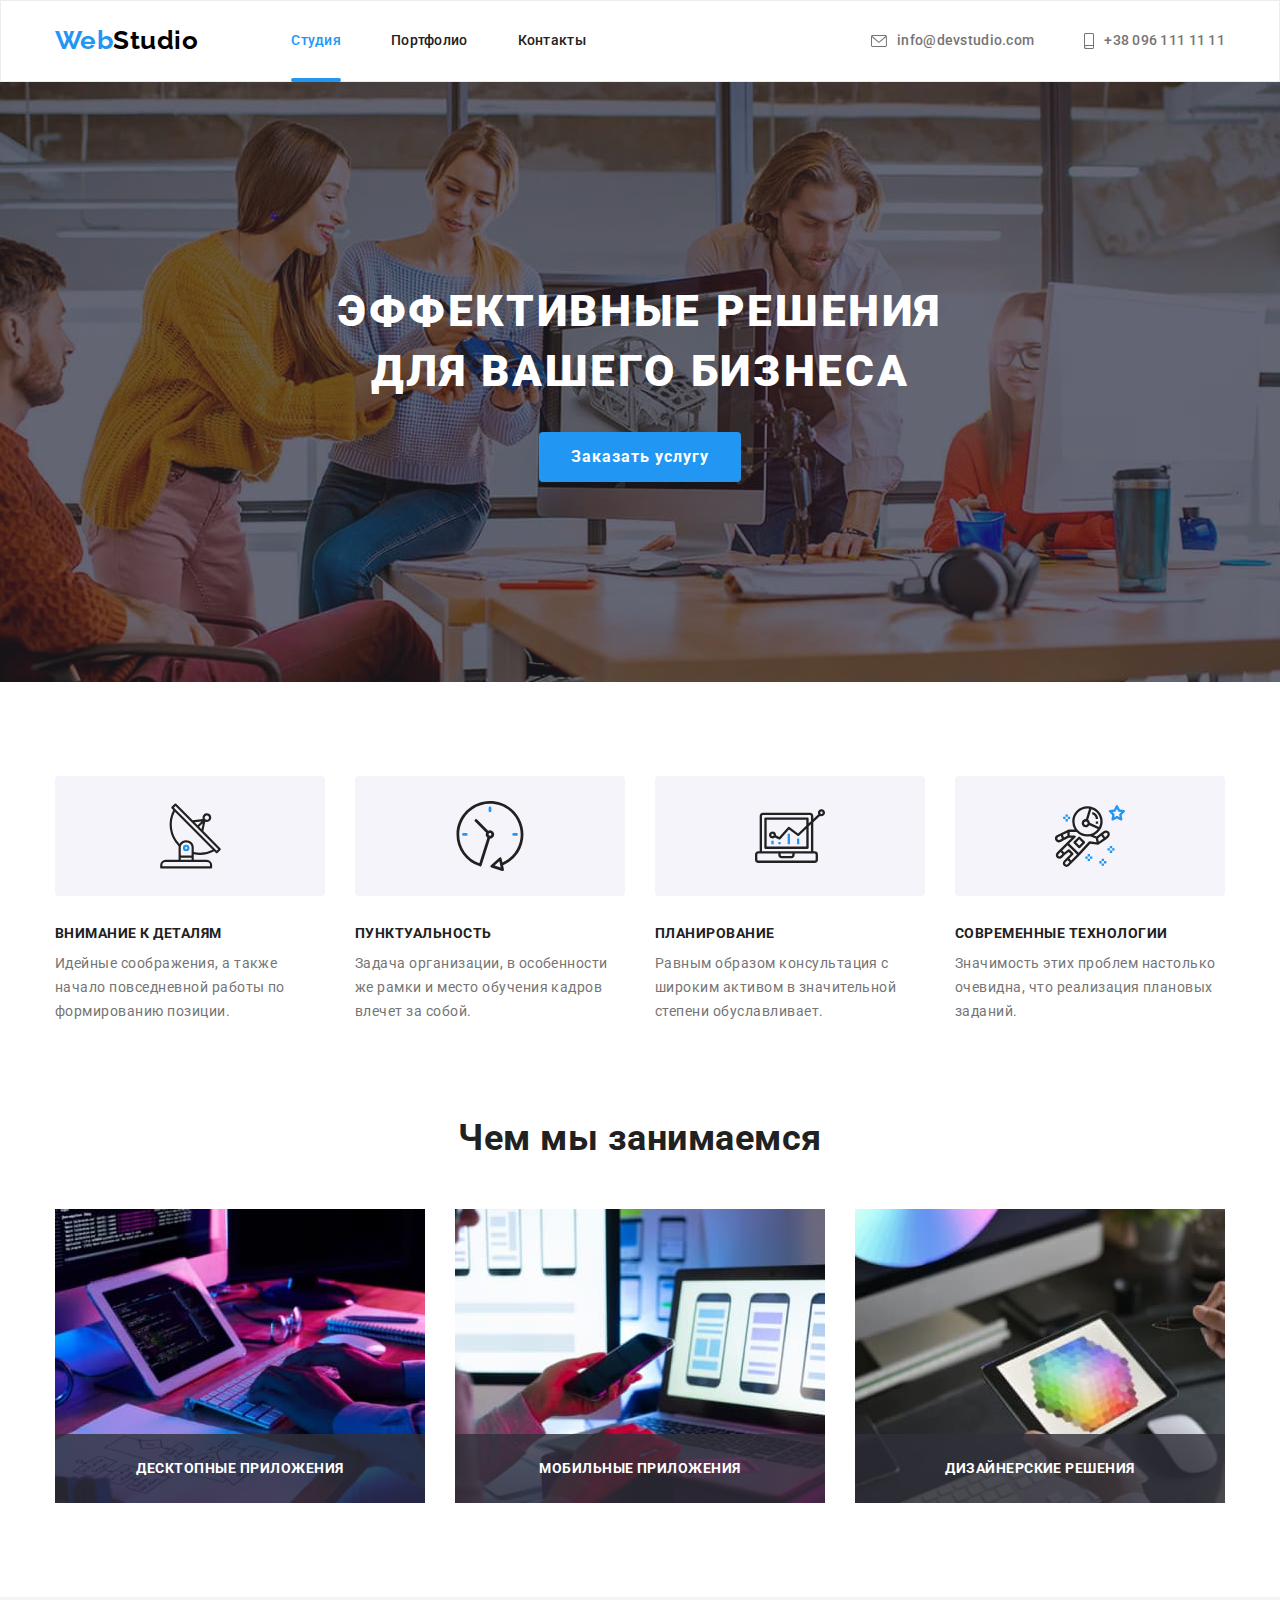
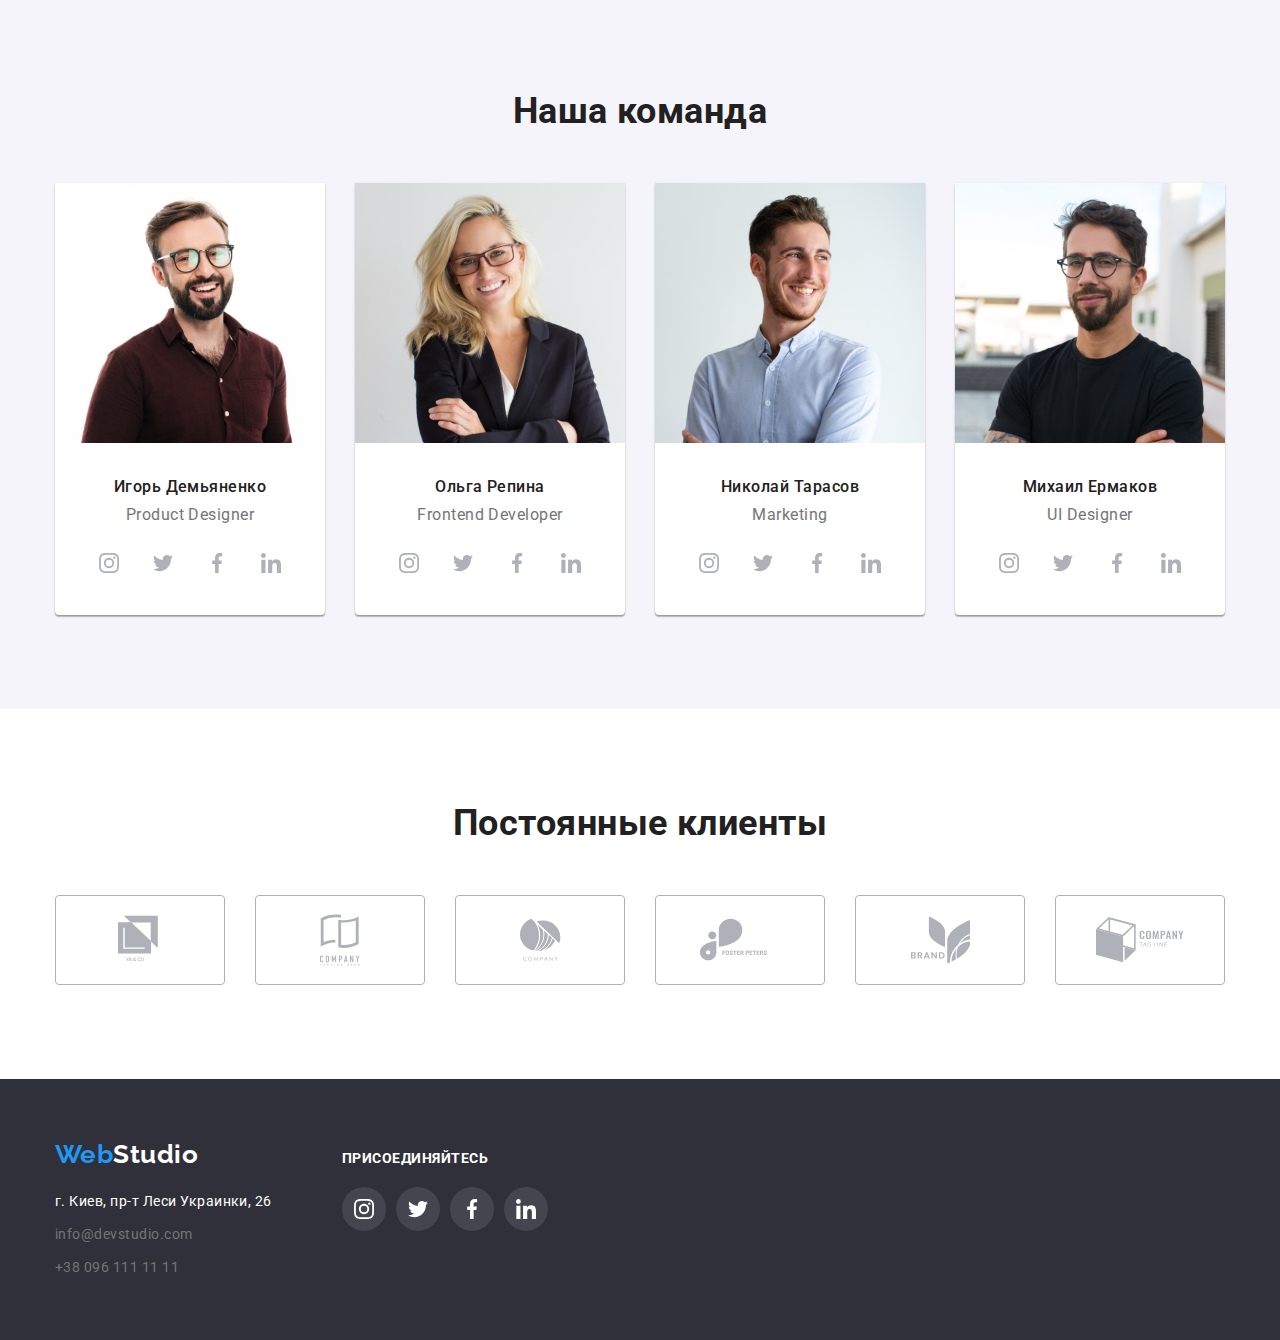
==== index.html @ 67620a1d "Initial commit" ====
<!DOCTYPE html>
<html lang="ru">
  <head>
    <meta charset="UTF-8" />
    <meta name="viewport" content="width=device-width, initial-scale=1.0" />
    <title>Главная</title>
    <link
      rel="stylesheet"
      href="https://cdnjs.cloudflare.com/ajax/libs/modern-normalize/1.0.0/modern-normalize.min.css"
    />
    <link
      href="https://fonts.googleapis.com/css2?family=Raleway:wght@700&family=Roboto:wght@300;400;500;700;900&display=swap"
      rel="stylesheet"
    />
    <link rel="stylesheet" href="css/styles.css" />
    <link rel="stylesheet" href="css/modal.css" />
  </head>
  <body>
    <header class="page-header">
      <div class="container">
        <nav class="page-nav">
          <div class="logo">
            <a class="logo__text" href="./index.html"
              >Web<span class="logo__subtext">Studio</span></a
            >
          </div>

          <ul class="nav">
            <li class="nav__item">
              <a href="./index.html" class="nav__link nav__link--active link">Студия</a>
            </li>
            <li class="nav__item">
              <a href="./portfolio.html" class="nav__link link">Портфолио</a>
            </li>
            <li class="nav__item">
              <a href="#" class="nav__link link">Контакты</a>
            </li>
          </ul>
        </nav>
        <address class="address">
          <ul class="address__list">
            <li class="address__item">
              <a
                href="mailto:info@devstudio.com"
                class="address__email address__link link"
              >
                <svg class="icon address__icon" width="16" height="12">
                  <use href="./images/svg/sprite.svg#icon-mail"></use>
                </svg>
                info@devstudio.com</a
              >
            </li>
            <li class="address__item">
              <a href="tel:+380961111111" class="address__phone address__link link">
                <svg class="icon address__icon" width="10" height="16">
                  <use href="./images/svg/sprite.svg#icon-smartphone"></use>
                </svg>
                +38 096 111 11 11</a
              >
            </li>
          </ul>
        </address>
      </div>
    </header>

    <main class="content">
      <section class="main-block">
        <div class="container">
          <h1 class="main-block__text">Эффективные решения<br />для вашего бизнеса</h1>
          <button class="main-block__button btn btn-primary" data-modal-open>
            Заказать услугу
          </button>
        </div>
      </section>

      <section class="feature-block">
        <div class="container">
          <h2 class="text-hidden">Особенности</h2>

          <ul class="feature-block__list">
            <li class="feature-block__card">
              <div class="feature-block__icon">
                <svg class="icon" width="65" height="70">
                  <use href="./images/svg/sprite.svg#icon-antenna"></use>
                </svg>
              </div>
              <h3 class="feature-block__title">Внимание к деталям</h3>
              <p class="feature-block__text">
                Идейные соображения, а также начало повседневной работы по формированию
                позиции.
              </p>
            </li>

            <li class="feature-block__card">
              <div class="feature-block__icon">
                <svg class="icon" width="70" height="70">
                  <use href="./images/svg/sprite.svg#icon-clock"></use>
                </svg>
              </div>
              <h3 class="feature-block__title">Пунктуальность</h3>
              <p class="feature-block__text">
                Задача организации, в особенности же рамки и место обучения кадров влечет
                за собой.
              </p>
            </li>

            <li class="feature-block__card">
              <div class="feature-block__icon">
                <svg class="icon" width="70" height="70">
                  <use href="./images/svg/sprite.svg#icon-diagram"></use>
                </svg>
              </div>
              <h3 class="feature-block__title">Планирование</h3>
              <p class="feature-block__text">
                Равным образом консультация с широким активом в значительной степени
                обуславливает.
              </p>
            </li>

            <li class="feature-block__card">
              <div class="feature-block__icon">
                <svg class="icon" width="70" height="70">
                  <use href="./images/svg/sprite.svg#icon-astronaut"></use>
                </svg>
              </div>
              <h3 class="feature-block__title">Современные технологии</h3>
              <p class="feature-block__text">
                Значимость этих проблем настолько очевидна, что реализация плановых
                заданий.
              </p>
            </li>
          </ul>
        </div>
      </section>

      <section class="preview">
        <div class="container">
          <h2 class="preview__title block-title">Чем мы занимаемся</h2>
          <ul class="preview__body">
            <li class="preview__box">
              <img
                class="preview__img"
                src="images/box-1.jpg"
                alt="Планшет с клавиатурой"
                width="370"
                height="294"
              />
              <p class="preview__description">Десктопные приложения</p>
            </li>
            <li class="preview__box">
              <img
                class="preview__img"
                src="images/box-2.jpg"
                alt="Ноутбук"
                width="370"
                height="294"
              />
              <p class="preview__description">Мобильные приложения</p>
            </li>
            <li class="preview__box">
              <img
                class="preview__img"
                src="images/box-3.jpg"
                alt="Планшет в руке"
                width="370"
                height="294"
              />
              <p class="preview__description">Дизайнерские решения</p>
            </li>
          </ul>
        </div>
      </section>

      <section class="team">
        <div class="container">
          <h2 class="block-title team__title">Наша команда</h2>

          <ul class="team__body">
            <li class="team__card">
              <img
                src="images/avatar-1.jpg"
                alt="Игорь Демьяненко"
                class="team__img"
                width="270"
              />
              <div class="team__about">
                <h3 class="team__name">Игорь Демьяненко</h3>
                <p class="team__job">Product Designer</p>
              </div>

              <div class="contact">
                <ul class="contact__list">
                  <li class="contact__item">
                    <a href="" class="contact__link">
                      <svg class="icon contact__icon">
                        <use href="./images/svg/sprite.svg#icon-instagram"></use>
                      </svg>
                    </a>
                  </li>
                  <li class="contact__item">
                    <a href="" class="contact__link">
                      <svg class="icon contact__icon">
                        <use href="./images/svg/sprite.svg#icon-twitter"></use>
                      </svg>
                    </a>
                  </li>
                  <li class="contact__item">
                    <a href="" class="contact__link">
                      <svg class="icon contact__icon">
                        <use href="./images/svg/sprite.svg#icon-facebook"></use>
                      </svg>
                    </a>
                  </li>
                  <li class="contact__item">
                    <a href="" class="contact__link">
                      <svg class="icon contact__icon">
                        <use href="./images/svg/sprite.svg#icon-linkedin"></use>
                      </svg>
                    </a>
                  </li>
                </ul>
              </div>
            </li>
            <li class="team__card">
              <img
                src="images/avatar-2.jpg"
                alt="Ольга Репина"
                class="team__img"
                width="270"
              />
              <div class="team__about">
                <h3 class="team__name">Ольга Репина</h3>
                <p class="team__job">Frontend Developer</p>
              </div>
              <div class="contact">
                <ul class="contact__list">
                  <li class="contact__item">
                    <a href="" class="contact__link">
                      <svg class="icon contact__icon">
                        <use href="./images/svg/sprite.svg#icon-instagram"></use>
                      </svg>
                    </a>
                  </li>
                  <li class="contact__item">
                    <a href="" class="contact__link">
                      <svg class="icon contact__icon">
                        <use href="./images/svg/sprite.svg#icon-twitter"></use>
                      </svg>
                    </a>
                  </li>
                  <li class="contact__item">
                    <a href="" class="contact__link">
                      <svg class="icon contact__icon">
                        <use href="./images/svg/sprite.svg#icon-facebook"></use>
                      </svg>
                    </a>
                  </li>
                  <li class="contact__item">
                    <a href="" class="contact__link">
                      <svg class="icon contact__icon">
                        <use href="./images/svg/sprite.svg#icon-linkedin"></use>
                      </svg>
                    </a>
                  </li>
                </ul>
              </div>
            </li>
            <li class="team__card">
              <img
                src="images/avatar-3.jpg"
                alt="Николай Тарасов"
                class="team__img"
                width="270"
              />
              <div class="team__about">
                <h3 class="team__name">Николай Тарасов</h3>
                <p class="team__job">Marketing</p>
              </div>
              <div class="contact">
                <ul class="contact__list">
                  <li class="contact__item">
                    <a href="" class="contact__link">
                      <svg class="icon contact__icon">
                        <use href="./images/svg/sprite.svg#icon-instagram"></use>
                      </svg>
                    </a>
                  </li>
                  <li class="contact__item">
                    <a href="" class="contact__link">
                      <svg class="icon contact__icon">
                        <use href="./images/svg/sprite.svg#icon-twitter"></use>
                      </svg>
                    </a>
                  </li>
                  <li class="contact__item">
                    <a href="" class="contact__link">
                      <svg class="icon contact__icon">
                        <use href="./images/svg/sprite.svg#icon-facebook"></use>
                      </svg>
                    </a>
                  </li>
                  <li class="contact__item">
                    <a href="" class="contact__link">
                      <svg class="icon contact__icon">
                        <use href="./images/svg/sprite.svg#icon-linkedin"></use>
                      </svg>
                    </a>
                  </li>
                </ul>
              </div>
            </li>
            <li class="team__card">
              <img
                src="images/avatar-4.jpg"
                alt="Михаил Ермаков"
                class="team__img"
                width="270"
              />
              <div class="team__about">
                <h3 class="team__name">Михаил Ермаков</h3>
                <p class="team__job">UI Designer</p>
              </div>
              <div class="contact">
                <ul class="contact__list">
                  <li class="contact__item">
                    <a href="" class="contact__link">
                      <svg class="icon contact__icon">
                        <use href="./images/svg/sprite.svg#icon-instagram"></use>
                      </svg>
                    </a>
                  </li>
                  <li class="contact__item">
                    <a href="" class="contact__link">
                      <svg class="icon contact__icon">
                        <use href="./images/svg/sprite.svg#icon-twitter"></use>
                      </svg>
                    </a>
                  </li>
                  <li class="contact__item">
                    <a href="" class="contact__link">
                      <svg class="icon contact__icon">
                        <use href="./images/svg/sprite.svg#icon-facebook"></use>
                      </svg>
                    </a>
                  </li>
                  <li class="contact__item">
                    <a href="" class="contact__link">
                      <svg class="icon contact__icon">
                        <use href="./images/svg/sprite.svg#icon-linkedin"></use>
                      </svg>
                    </a>
                  </li>
                </ul>
              </div>
            </li>
          </ul>
        </div>
      </section>

      <section class="client">
        <div class="container">
          <h2 class="block-title client__title">Постоянные клиенты</h2>
          <ul class="client__list">
            <li class="client__card">
              <a href="" class="client__link">
                <svg class="icon" width="44" height="50">
                  <use href="./images/svg/sprite.svg#icon-logo-1"></use>
                </svg>
              </a>
            </li>

            <li class="client__card">
              <a href="" class="client__link">
                <svg class="icon" width="40" height="52">
                  <use href="./images/svg/sprite.svg#icon-logo-2"></use>
                </svg>
              </a>
            </li>

            <li class="client__card">
              <a href="" class="client__link">
                <svg class="icon" width="41" height="42">
                  <use href="./images/svg/sprite.svg#icon-logo-3"></use>
                </svg>
              </a>
            </li>

            <li class="client__card">
              <a href="" class="client__link">
                <svg class="icon" width="80" height="42">
                  <use href="./images/svg/sprite.svg#icon-logo-4"></use>
                </svg>
              </a>
            </li>

            <li class="client__card">
              <a href="" class="client__link">
                <svg class="icon" width="59" height="47">
                  <use href="./images/svg/sprite.svg#icon-logo-5"></use>
                </svg>
              </a>
            </li>

            <li class="client__card">
              <a href="" class="client__link">
                <svg class="icon" width="88" height="45">
                  <use href="./images/svg/sprite.svg#icon-logo-6"></use>
                </svg>
              </a>
            </li>
          </ul>
        </div>
      </section>
    </main>
    <div class="modal__backdrop modal__backdrop--hidden" data-backdrop>
      <div class="modal__window">
        <button class="modal__btn" data-modal-close>
          <svg class="modal__btn--close" width="18" height="18">
            <use href="./images/svg/sprite.svg#icon-btn-close"></use>
          </svg>
        </button>
      </div>
    </div>

    <footer class="page-footer">
      <div class="container">
        <div class="page-footer__nav">
          <div class="logo">
            <a class="logo__text" href="./index.html"
              >Web<span class="logo__subtext logo__subtext-white">Studio</span></a
            >
          </div>

          <address class="address">
            <ul class="address__list">
              <li class="address__item">
                <a href="" class="address__sity address__link link"
                  >г. Киев, пр-т Леси Украинки, 26</a
                >
              </li>
              <li class="address__item">
                <a
                  href="mailto:info@devstudio.com"
                  class="address__email address__link link"
                  >info@devstudio.com</a
                >
              </li>
              <li class="address__item">
                <a href="tel:+380961111111" class="address__phone address__link link"
                  >+38 096 111 11 11</a
                >
              </li>
            </ul>
          </address>
        </div>
        <div class="footer__join join">
          <h2 class="join__title">Присоединяйтесь</h2>
          <div class="contact">
            <ul class="contact__list">
              <li class="contact__item">
                <a href="" class="contact__link">
                  <svg class="icon contact__icon">
                    <use href="./images/svg/sprite.svg#icon-instagram"></use>
                  </svg>
                </a>
              </li>
              <li class="contact__item">
                <a href="" class="contact__link">
                  <svg class="icon contact__icon">
                    <use href="./images/svg/sprite.svg#icon-twitter"></use>
                  </svg>
                </a>
              </li>
              <li class="contact__item">
                <a href="" class="contact__link">
                  <svg class="icon contact__icon">
                    <use href="./images/svg/sprite.svg#icon-facebook"></use>
                  </svg>
                </a>
              </li>
              <li class="contact__item">
                <a href="" class="contact__link">
                  <svg class="icon contact__icon">
                    <use href="./images/svg/sprite.svg#icon-linkedin"></use>
                  </svg>
                </a>
              </li>
            </ul>
          </div>
        </div>
      </div>
    </footer>
    <script src="./js/modal.js"></script>
  </body>
</html>
---- css/styles.css ----
a {
  text-decoration: none;
}
ul,
li {
  list-style-type: none;
  margin: 0;
  padding: 0;
}
address {
  font-style: inherit;
}
h1,
h2,
h3,
p {
  margin: 0;
}

:root {
  --main-text-color: #212121;
  --secondary-text-color: #757575;
  --accent-color: #2196f3;

  --white-color: #ffffff;
  --gray-color: #f5f4fa;
  --black-color: #000000;
  --icon-color: #afb1b8;

  --main-block-background: #c4c4c4;

  --footer-background-color: #2f303a;

  --animation: cubic-bezier(0.4, 0, 0.2, 1);
}

body {
  color: var(--main-text-color);
  background-color: var(--white-color);

  font-weight: 500;
  font-size: 16px;
  font-family: 'Roboto', sans-serif;
  font-style: normal;
  letter-spacing: 0.03em;
}
.container {
  max-width: 1200px; /* 1170px + padding 30px*/
  margin: 0 auto;
  padding: 0 15px;
}
/* Скрыть текст */
.text-hidden {
  position: absolute;

  text-indent: 100%;
  white-space: nowrap;
  overflow: hidden;
}
/* Header */
.page-header {
  /* height: 80px; */
  border: 1px solid #ececec;
}
.page-header > .container {
  display: flex;
  align-items: center;
}

.page-nav {
  display: flex;
  align-items: center;
}
/* Логотип */
.page-header .logo {
  margin-right: 93px;
}
.logo__text {
  color: var(--accent-color);

  font-family: 'Raleway', sans-serif;
  font-size: 26px;
  font-weight: 700;
  line-height: 1.2;
}
.logo__subtext {
  color: var(--black-color);
}

/* Главная навигация */
.nav {
  display: flex;
}
.nav__item + .nav__item {
  margin-left: 50px;
}
.nav__link {
  color: var(--main-text-color);

  font-weight: 500;
  font-size: 14px;
  line-height: 1.14;
  letter-spacing: 0.02em;
}
.nav__item {
  position: relative;
  padding: 32px 0;
}
.nav__link--active::after {
  content: '';
  width: 100%;
  height: 4px;
  position: absolute;
  bottom: -1px;
  left: 0;
  background-color: var(--accent-color);
  border-radius: 2px;
}
.nav__link--active,
.link:hover,
.link:focus {
  color: var(--accent-color);
}
.link {
  display: flex;
  align-items: center;
  transition: color 250ms var(--animation);
}
.address {
  margin-left: auto;
}

.page-header .address__list {
  display: flex;
  align-items: center;

  font-size: 14px;
  line-height: 1.14;
  letter-spacing: 0.02em;
}

.address__link {
  color: var(--secondary-text-color);
}
.page-header .address__item + .address__item {
  margin-left: 50px;
}

/* main block */
.main-block {
  max-width: 1600px;
  min-height: 600px;

  padding: 50px 0px;
  margin: 0 auto;
  display: flex;
  align-items: center;
  text-align: center;

  background-color: var(--main-block-background);
  background-image: linear-gradient(
      to right,
      rgba(47, 48, 58, 0.4),
      rgba(47, 48, 58, 0.4)
    ),
    url('../images/bg-img.jpg');
  /* background-image: linear-gradient(
      to right,
      var(--main-block-gradient),
      var(--main-block-gradient)
    ),
    url('../images/bg-img.jpg'); */
  /* Валидатор ругается на использование перменных внутри linear-gradient 😢 
  По этому и записал цвет градиента без переменных*/
  background-repeat: no-repeat;
  background-size: cover;
  background-position: center center;
}
.main-block__text {
  color: var(--white-color);
  font-weight: 900;
  font-size: 44px;
  line-height: 1.36;
  text-align: center;
  letter-spacing: 0.06em;
  text-transform: uppercase;
  transition: background-color 250ms var(--animation), box-shadow 250ms var(--animation);
}
.main-block__button {
  padding: 10px 32px;
  margin-top: 30px;
}
.main-block__button:hover,
.main-block__button:focus {
  background-color: #188ce8;
  box-shadow: 0px 4px 4px rgba(0, 0, 0, 0.15);
}
.btn {
  color: var(--white-color);
  font-weight: 700;
  line-height: 1.9;
  letter-spacing: 0.06em;

  cursor: pointer;

  border: none;
  border-radius: 4px;
}
.btn-primary {
  background-color: var(--accent-color);
}

/* feature block */
.feature-block {
  padding: 94px 0px;
}
.feature-block__list {
  display: flex;
}

.feature-block__icon {
  display: flex;
  justify-content: center;
  align-items: center;

  width: 270px;
  height: 120px;
  margin-bottom: 30px;

  background-color: var(--gray-color);
  border-radius: 4px;
}
/* .feature-block__icon--antenna {
  width: 65px;
  height: 70px;
} */

.feature-block__card + .feature-block__card {
  margin-left: 30px;
}
.feature-block__title {
  margin-bottom: 10px;

  font-weight: 700;
  font-size: 14px;
  line-height: 1.14;
  text-transform: uppercase;
}
.feature-block__text {
  color: var(--secondary-text-color);

  font-size: 14px;
  line-height: 1.71;
  font-weight: 400;
}

/* Style for block-title */
.block-title {
  font-weight: 700;
  font-size: 36px;
  line-height: 1.16;
  text-align: center;
}

/* Preview block */
.preview {
  padding-bottom: 94px;
}
.preview__title {
  margin-bottom: 50px;
}
.preview__body {
  display: flex;
}
.preview__box {
  position: relative;
  display: inline-flex;
}
.preview__box + .preview__box {
  margin-left: 30px;
}
.preview__description {
  position: absolute;
  width: 100%;
  padding: 27px 0;
  bottom: 0;
  left: 0;
  text-align: center;

  background-color: rgba(47, 48, 58, 0.8);
  color: var(--white-color);

  font-weight: 700;
  font-size: 14px;
  line-height: 1.14;
  text-transform: uppercase;
}

/* team-block */
.team {
  background-color: var(--gray-color);
  padding: 94px 0;
}
.team__title {
  margin-bottom: 50px;
}
.team__body {
  display: flex;
}
.team__card + .team__card {
  margin-left: 30px;
}
.team__card {
  text-align: center;
  background-color: var(--white-color);
  box-shadow: 0px 1px 3px rgba(0, 0, 0, 0.12), 0px 1px 1px rgba(0, 0, 0, 0.14),
    0px 2px 1px rgba(0, 0, 0, 0.2);
  border-radius: 0px 0px 4px 4px;
}

.team__about {
  padding-top: 30px;
  text-align: center;
}
.team__name {
  margin-bottom: 10px;

  font-weight: 500;
  font-size: 16px;
  line-height: 1.18;
  text-align: center;
}
.team__job {
  color: #757575;
  font-weight: 400;
  font-size: 16px;
  line-height: 1.18;
}
/* Contact  */
.contact {
  display: flex;
  align-items: center;
  justify-content: center;
}
.team .contact {
  padding-top: 16px;
  padding-bottom: 30px;
}
.contact__list {
  display: flex;
}
.contact__item + .contact__item {
  margin-left: 10px;
}
.contact__link {
  display: flex;
  align-items: center;
  justify-content: center;

  width: 44px;
  height: 44px;

  color: var(--icon-color);
  border-radius: 50%;
  background-color: transparent;
  outline: none;

  transition: color 250ms var(--animation), background-color 250ms var(--animation);
}
.contact__link:hover,
.contact__link:focus {
  background-color: var(--accent-color);
  color: var(--white-color);
}
.contact__icon {
  width: 20px;
  height: 20px;
}

/* Clients block */
.client {
  padding: 94px 0;
}
.client__title {
  margin-bottom: 50px;
}
.client__list {
  display: flex;
}
.client__link {
  display: flex;
  justify-content: center;
  align-items: center;
  width: 170px;
  height: 90px;
  border: 1px solid var(--icon-color);
  border-radius: 4px;
  color: var(--icon-color);
  transition: color 250ms var(--animation), border 250ms var(--animation);
}
.client__card + .client__card {
  margin-left: 30px;
}
.client__link:hover,
.client__link:focus {
  border: 1px solid var(--accent-color);
  color: var(--accent-color);
}

/* page-footer */
.page-footer {
  background-color: var(--footer-background-color);
  padding: 60px 0;
}
.page-footer .logo {
  margin-bottom: 20px;
}
.logo__subtext-white {
  color: var(--white-color);
}
.page-footer .address__list {
  font-weight: 400;
  font-size: 14px;
  line-height: 1.71;
}
.page-footer .address__item + .address__item {
  margin-top: 9px;
}
.address__sity {
  color: var(--white-color);
}

.page-footer > .container {
  display: flex;
}
/* Join block in footer */
.join {
  margin-left: 70px;
  margin-top: 12px;
}
.join__title {
  font-size: 14px;
  line-height: 1.14;
  text-transform: uppercase;
  color: var(--white-color);
  margin-bottom: 20px;
}
.join .contact__item {
  background: rgba(255, 255, 255, 0.1);
  border-radius: 50%;
}
.join .contact__link {
  color: var(--white-color);
}

/* ============ Portfolio.html ============*/

.portfolio .page-header {
  border-bottom: 1px solid #ececec;
}

.projects {
  padding: 94px 0;
}

.filter {
  display: flex;
  justify-content: center;
  margin-bottom: 50px;
}
.filter__item + .filter__item {
  margin-left: 8px;
}
.filter__button {
  background: var(--gray-color);
  color: var(--main-text-color);
  border: none;

  font-weight: 500;
  letter-spacing: 0.03em;
  padding: 6px 22px;
  line-height: 1.62;
  border-radius: 4px;

  cursor: pointer;
  box-shadow: none;
  transition: color 250ms var(--animation), background 250ms var(--animation),
    box-shadow 250ms var(--animation);
}

.filter__button--active,
.filter__button:hover,
.filter__button:focus {
  background: var(--accent-color);
  color: var(--white-color);
  box-shadow: 0px 3px 1px rgba(0, 0, 0, 0.1), 0px 1px 2px rgba(0, 0, 0, 0.08),
    0px 2px 2px rgba(0, 0, 0, 0.12);
}
.projects__list {
  display: flex;
  flex-wrap: wrap;
}
.projects__body {
  display: block;
  width: 370px;
}

.projects__card {
  background: var(--white-color);
  border: 1px solid #eeeeee;
  width: calc((100% - 60px) / 3);
  cursor: pointer;
  box-shadow: none;

  transition: box-shadow 250ms var(--animation);
}
.projects__body:hover,
.projects__body:focus {
  box-shadow: 0px 1px 1px rgba(0, 0, 0, 0.12), 0px 4px 4px rgba(0, 0, 0, 0.06),
    1px 4px 6px rgba(0, 0, 0, 0.16);
}
.projects__body:hover .projects__text,
.projects__body:focus .projects__text {
  transform: translateY(0);
}
.projects__card:not(:nth-child(3n)) {
  margin-right: 30px;
}
.projects__card:not(:nth-last-child(-n + 3)) {
  margin-bottom: 30px;
}

.projects__overlay {
  position: relative;
  overflow: hidden;
}
.projects__text {
  position: absolute;
  width: 100%;
  height: 100%;
  top: 0;
  left: 0;

  display: flex;
  justify-content: center;
  align-items: center;
  padding: 0 24px;

  font-weight: 400;
  font-size: 18px;
  line-height: 1.56;
  color: var(--white-color);

  background-color: rgba(33, 150, 243, 0.9);

  transform: translateY(100%);
  transition: transform 250ms var(--animation);
}

.projects__content {
  padding: 20px 24px;
}
.projects__title {
  font-weight: 700;
  font-size: 18px;
  line-height: 2;
  letter-spacing: 0.06em;

  color: var(--main-text-color);
}
.projects__description {
  font-weight: 400;
  line-height: 1.87;

  color: var(--secondary-text-color);
}
/* SVG SPRITE */
.icon {
  fill: currentColor;
  height: 100%;
}

.address__icon {
  margin-right: 10px;
}
---- css/modal.css ----
.modal__backdrop {
  position: fixed;
  top: 0;
  left: 0;
  width: 100%;
  height: 100%;
  background-color: rgba(0, 0, 0, 0.2);
  opacity: 1;
  transform: translateY(0);

  transition: opacity 250ms cubic-bezier(0.4, 0, 0.2, 1),
    transform 250ms cubic-bezier(0.4, 0, 0.2, 1);
}

.modal__backdrop--hidden {
  opacity: 0;
  pointer-events: none;
  transform: translateY(-100%);
}

.modal__backdrop--hidden .modal__window {
  transform: translate(-50%, -150%) scale(0.7);
}

.modal__window {
  position: absolute;
  top: 50%;
  left: 50%;

  min-width: 528px;
  min-height: 581px;
  padding: 40px;

  background-color: var(--white-color);
  border-radius: 4px;
  box-shadow: 0px 1px 3px rgba(0, 0, 0, 0.12), 0px 1px 1px rgba(0, 0, 0, 0.14),
    0px 2px 1px rgba(0, 0, 0, 0.2);

  transform: translate(-50%, -50%) scale(1);

  transition: transform 250ms cubic-bezier(0.4, 0, 0.2, 1) 50ms;
}
.modal__btn {
  display: flex;
  align-items: center;
  justify-content: center;

  position: absolute;
  width: 30px;
  height: 30px;
  right: 8px;
  top: 8px;

  border: 1px solid rgba(0, 0, 0, 0.1);
  background-color: var(--white-color);
  border-radius: 50%;
  cursor: pointer;

  transition: color 250ms var(--animation);
}

.modal__btn--close {
  fill: currentColor;
}

.modal__btn:hover,
.modal__btnn:focus {
  color: var(--accent-color);
}
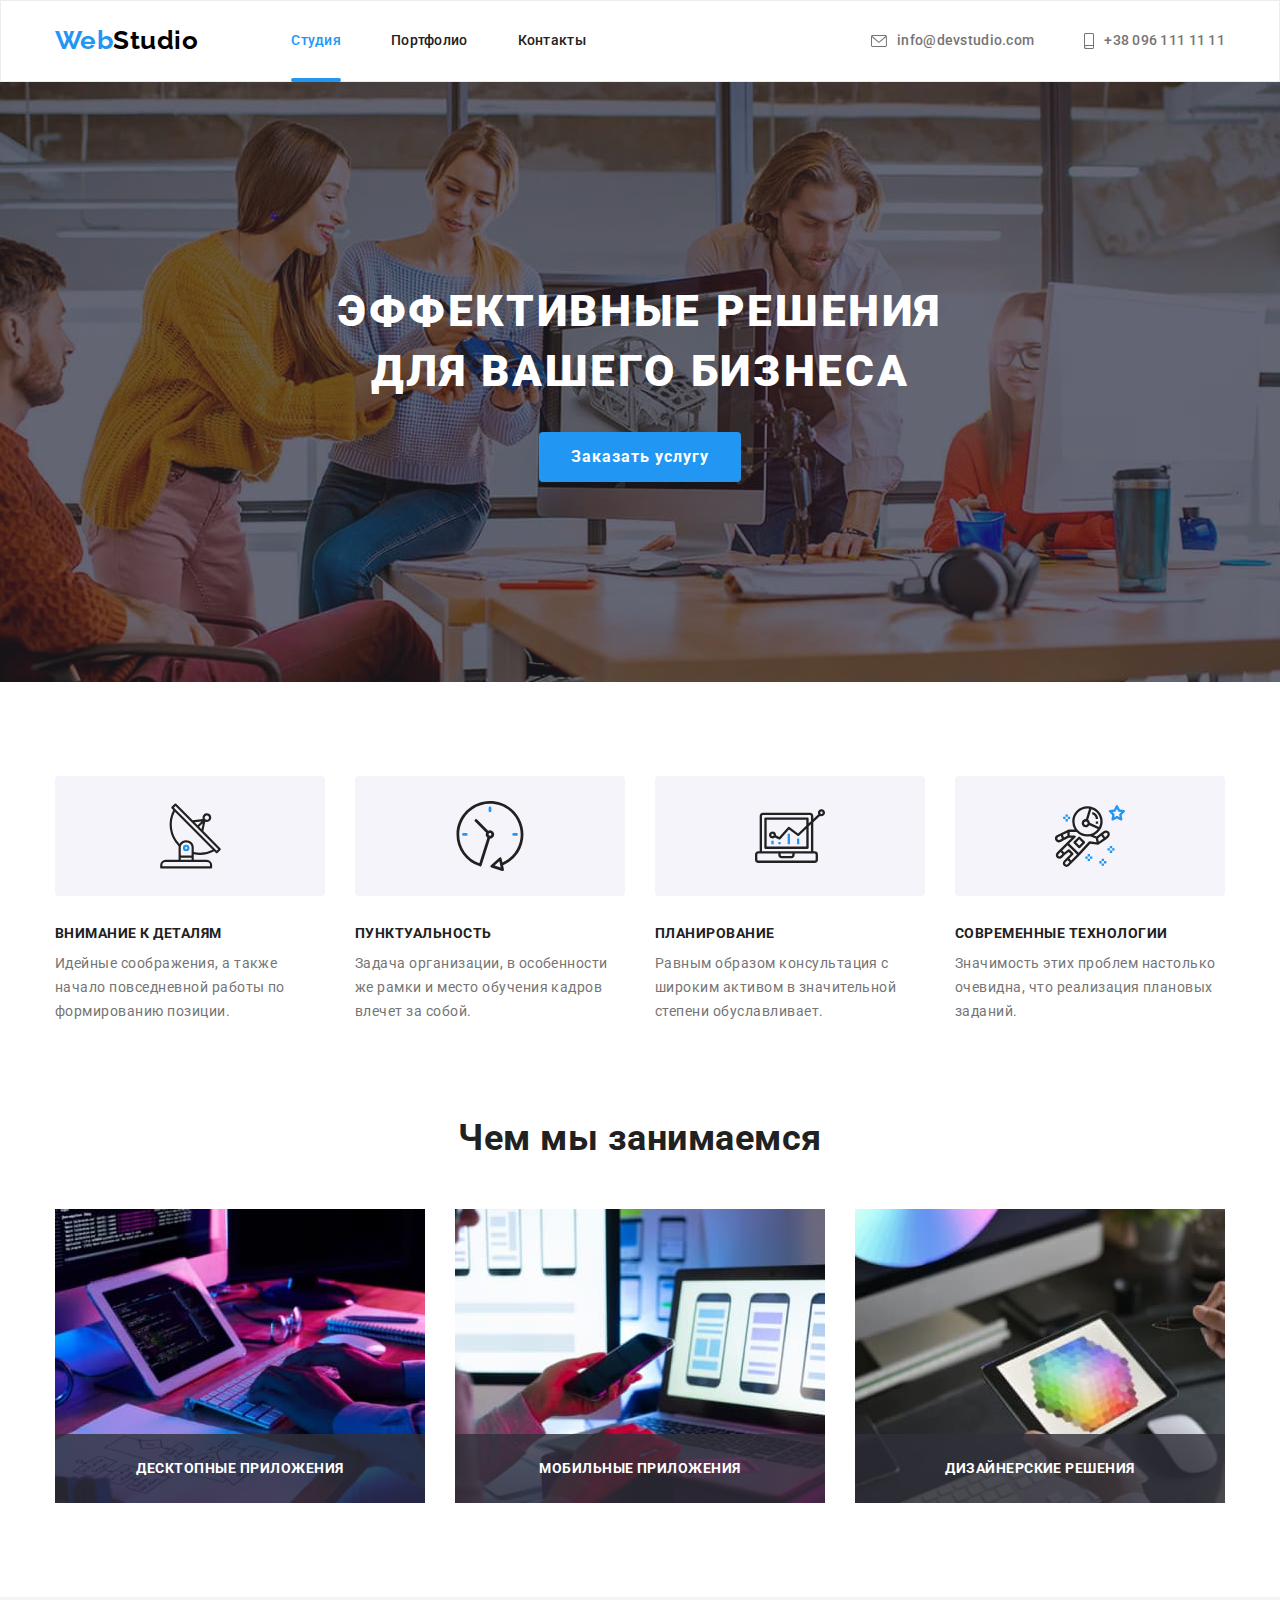
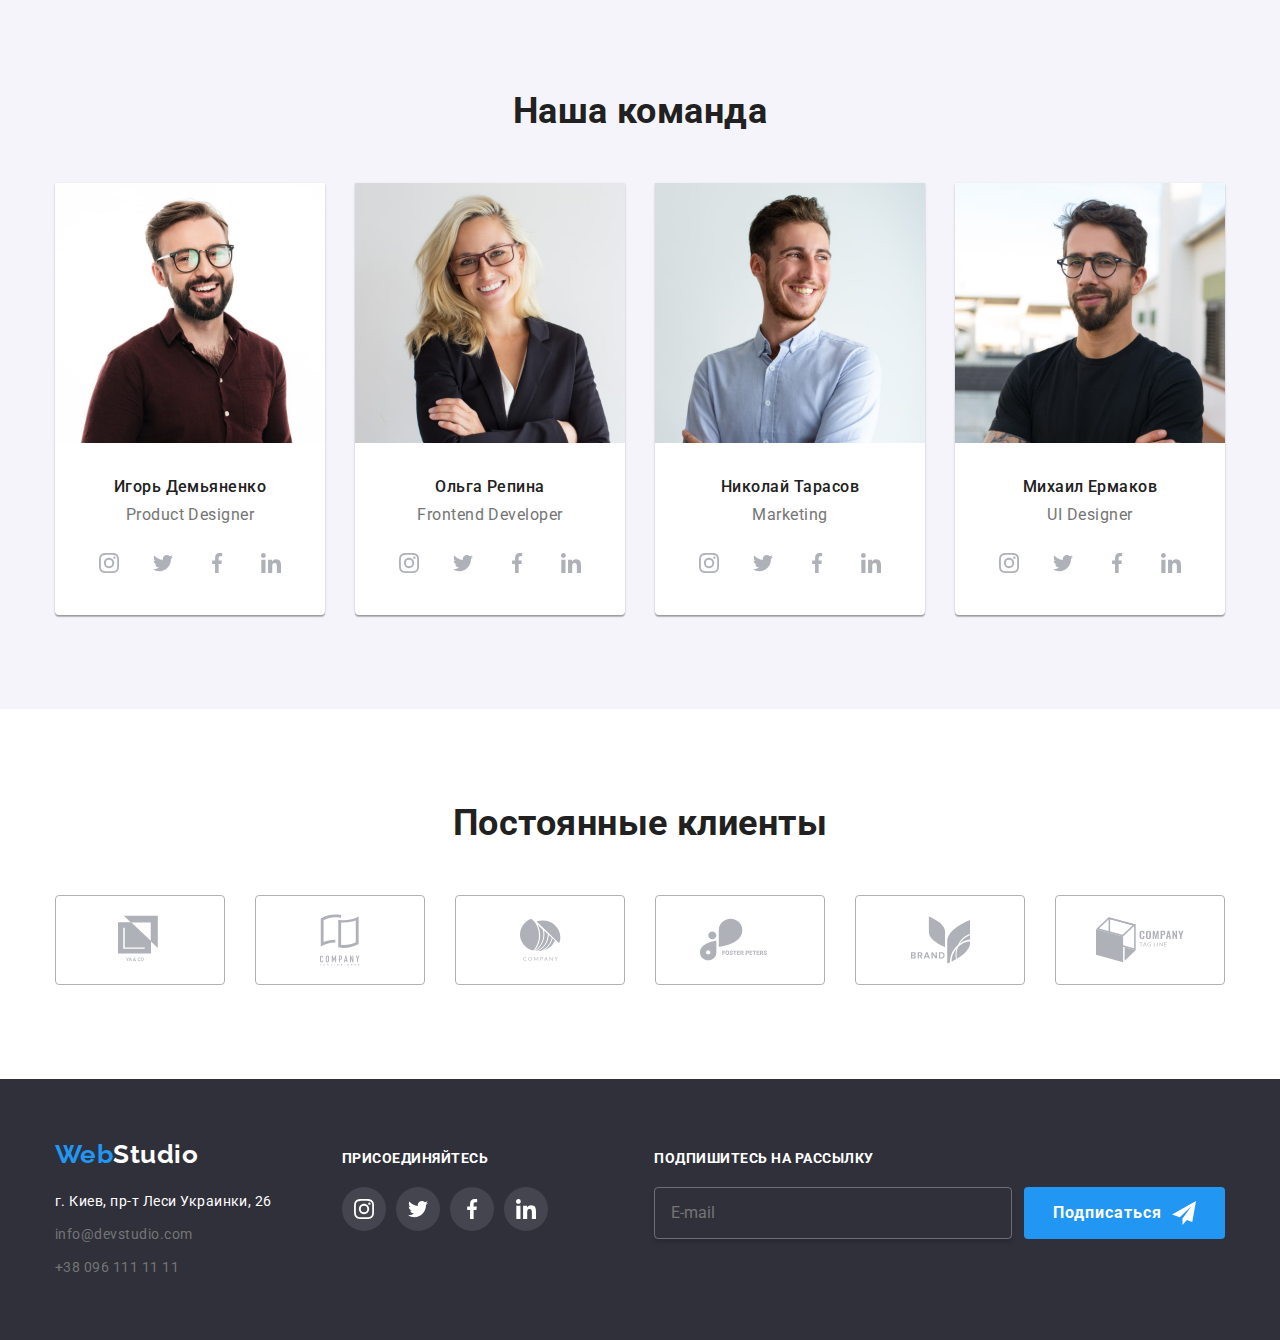
==== commit 72934dea: "сдача дз" ====
--- a/index.html
+++ b/index.html
@@ -419,6 +419,68 @@
             <use href="./images/svg/sprite.svg#icon-btn-close"></use>
           </svg>
         </button>
+        <h2 class="modal__title">Оставьте свои данные, мы вам перезвоним</h2>
+
+        <form class="form">
+          <div class="form__group">
+            <label class="form__label" for="userName">Имя</label>
+
+            <div class="form__field">
+              <svg class="form__icon" width="18" height="18">
+                <use href="./images/svg/form.svg#icon-person"></use>
+              </svg>
+              <input class="form__input" type="text" name="userName" id="userName" />
+            </div>
+          </div>
+
+          <div class="form__group">
+            <label class="form__label" for="userTel">Телефон</label>
+
+            <div class="form__field">
+              <svg class="form__icon" width="18" height="18">
+                <use href="./images/svg/form.svg#icon-phone"></use>
+              </svg>
+              <input class="form__input" type="tel" name="userTel" id="userTel" />
+            </div>
+          </div>
+
+          <div class="form__group">
+            <label class="form__label" for="userMail">Почта</label>
+
+            <div class="form__field">
+              <svg class="form__icon" width="18" height="18">
+                <use href="./images/svg/form.svg#icon-email"></use>
+              </svg>
+              <input class="form__input" type="email" name="userMail" id="userMail" />
+            </div>
+          </div>
+
+          <div class="form__group">
+            <label class="form__label" for="userComment">Комментарий</label>
+            <textarea
+              class="form__textarea"
+              name="userComment"
+              id="userComment"
+              rows="6"
+              placeholder="Введите текст"
+            ></textarea>
+          </div>
+
+          <label class="form__group form__group--checkbox">
+            <input
+              class="form__checkbox"
+              type="checkbox"
+              name="userPolicy"
+              value="userPolicy"
+            />
+            <span class="checkbox--icon"></span>
+            <span class="form__label--policy">
+              Соглашаюсь с рассылкой и принимаю
+              <a class="form__link--policy" href="">Условия договора</a>
+            </span>
+          </label>
+          <button class="form__btn btn btn-primary" type="submit">Отправить</button>
+        </form>
       </div>
     </div>
 
@@ -488,6 +550,24 @@
             </ul>
           </div>
         </div>
+        <div class="mailing">
+          <h2 class="mailing__title">Подпишитесь на рассылку</h2>
+          <div class="mailing__content">
+            <input
+              type="email"
+              name="mailing"
+              id="mailingEmail"
+              class="mailing__input"
+              placeholder="E-mail"
+            />
+            <button class="mailing__btn btn btn-primary">
+              Подписаться
+              <svg class="mailing__icon" width="24" height="24">
+                <use href="./images/svg/form.svg#icon-send"></use>
+              </svg>
+            </button>
+          </div>
+        </div>
       </div>
     </footer>
     <script src="./js/modal.js"></script>
--- a/css/styles.css
+++ b/css/styles.css
@@ -453,6 +453,60 @@
   color: var(--white-color);
 }
 
+/* Mailing in footer */
+.mailing {
+  margin-top: 12px;
+  margin-left: auto;
+}
+.mailing__title {
+  font-weight: 700;
+  font-size: 14px;
+  line-height: 1.14;
+  text-transform: uppercase;
+
+  color: var(--white-color);
+}
+.mailing__content {
+  display: flex;
+  margin-top: 20px;
+}
+.mailing__input {
+  width: 358px;
+  padding: 15px 16px;
+  margin-right: 12px;
+
+  font-weight: 400;
+  font-size: 16px;
+  line-height: 1.25;
+  color: rgba(255, 255, 255, 0.6);
+
+  border: 1px solid rgba(255, 255, 255, 0.3);
+  box-shadow: 0px 4px 4px rgba(0, 0, 0, 0.15);
+  border-radius: 4px;
+  background-color: transparent;
+}
+.mailing__btn {
+  padding: 10px 29px;
+  /* width: 200px;
+  height: 50px; */
+
+  font-weight: 700;
+  font-size: 16px;
+  line-height: 1.87;
+
+  display: flex;
+  align-items: center;
+  text-align: center;
+  letter-spacing: 0.06em;
+
+  color: var(--white-color);
+}
+.mailing__icon {
+  margin-left: 10px;
+  fill: currentColor;
+  font-size: 0;
+  /* transform: translateY(25%); */
+}
 /* ============ Portfolio.html ============*/
 
 .portfolio .page-header {
@@ -583,3 +637,137 @@
 .address__icon {
   margin-right: 10px;
 }
+
+/* Стилизация форм */
+.form__group {
+  margin-bottom: 10px;
+}
+
+.form__input {
+  width: 100%;
+  min-height: 40px;
+
+  border: 1px solid rgba(33, 33, 33, 0.2);
+  border-radius: 4px;
+  padding: 12px 12px 10px 42px;
+  cursor: pointer;
+
+  transition: border 250ms var(--animation);
+}
+
+.form__label {
+  font-weight: 400;
+  font-size: 12px;
+  line-height: 1.16;
+
+  letter-spacing: 0.01em;
+
+  color: var(--secondary-text-color);
+
+  margin-bottom: 4px;
+}
+
+.form__field {
+  position: relative;
+}
+.form__field:focus-within .form__input,
+.form__group:focus-within .form__textarea {
+  border: 1px solid var(--accent-color);
+  border-radius: 4px;
+  outline: none;
+}
+.form__field:focus-within .form__icon {
+  fill: var(--accent-color);
+}
+
+.form__textarea {
+  resize: none;
+  width: 100%;
+
+  border: 1px solid rgba(33, 33, 33, 0.2);
+  border-radius: 4px;
+  padding: 16px 12px;
+
+  cursor: pointer;
+
+  transition: border 250ms var(--animation);
+}
+
+.form__group--checkbox {
+  display: flex;
+  align-items: center;
+
+  margin-left: 12px;
+  cursor: pointer;
+}
+.checkbox--icon {
+  display: inline-block;
+  width: 16px;
+  height: 15px;
+  margin-right: 8px;
+
+  border: 2px solid var(--main-text-color);
+  border-radius: 2px;
+  background: transparent;
+  transition: border 250ms var(--animation), background 250ms var(--animation);
+}
+.form__checkbox:checked + .checkbox--icon {
+  border-color: transparent;
+  background-color: var(--accent-color);
+  background-image: url('../images/svg/form/checkbox-on.svg');
+  background-size: contain;
+  background-origin: border-box;
+}
+/* .form__checkbox:focus:not(:checked) + .checkbox--icon {
+  border-color: var(--accent-color);
+}
+.form__checkbox:focus:checked + .checkbox--icon {
+  border-color: var(--main-text-color);
+} */
+
+.form__checkbox {
+  position: absolute;
+  width: 1px;
+  height: 1px;
+  margin: -1px;
+  border: 0;
+  padding: 0;
+  clip: rect(0 0 0 0);
+  overflow: hidden;
+}
+.form__label--policy {
+  font-weight: 400;
+  font-size: 14px;
+  line-height: 1.71;
+  text-align: center;
+
+  color: var(--secondary-text-color);
+}
+a.form__link--policy {
+  color: var(--accent-color);
+  text-decoration: underline;
+}
+.form__btn {
+  display: block;
+  margin: 30px auto 0px;
+  padding: 10px 55px;
+
+  font-weight: 700;
+  font-size: 16px;
+  line-height: 1.87;
+
+  align-items: center;
+  justify-content: center;
+  letter-spacing: 0.06em;
+
+  color: var(--white-color);
+  box-shadow: 0px 4px 4px rgba(0, 0, 0, 0.15);
+}
+
+.form__icon {
+  position: absolute;
+  top: 50%;
+  left: 12px;
+  transform: translateY(-50%);
+  fill: currentColor;
+}
--- a/css/modal.css
+++ b/css/modal.css
@@ -67,3 +67,11 @@
 .modal__btnn:focus {
   color: var(--accent-color);
 }
+
+.modal__title {
+  font-weight: 700;
+  font-size: 20px;
+  line-height: 1.15;
+  text-align: center;
+  margin-bottom: 12px;
+}
